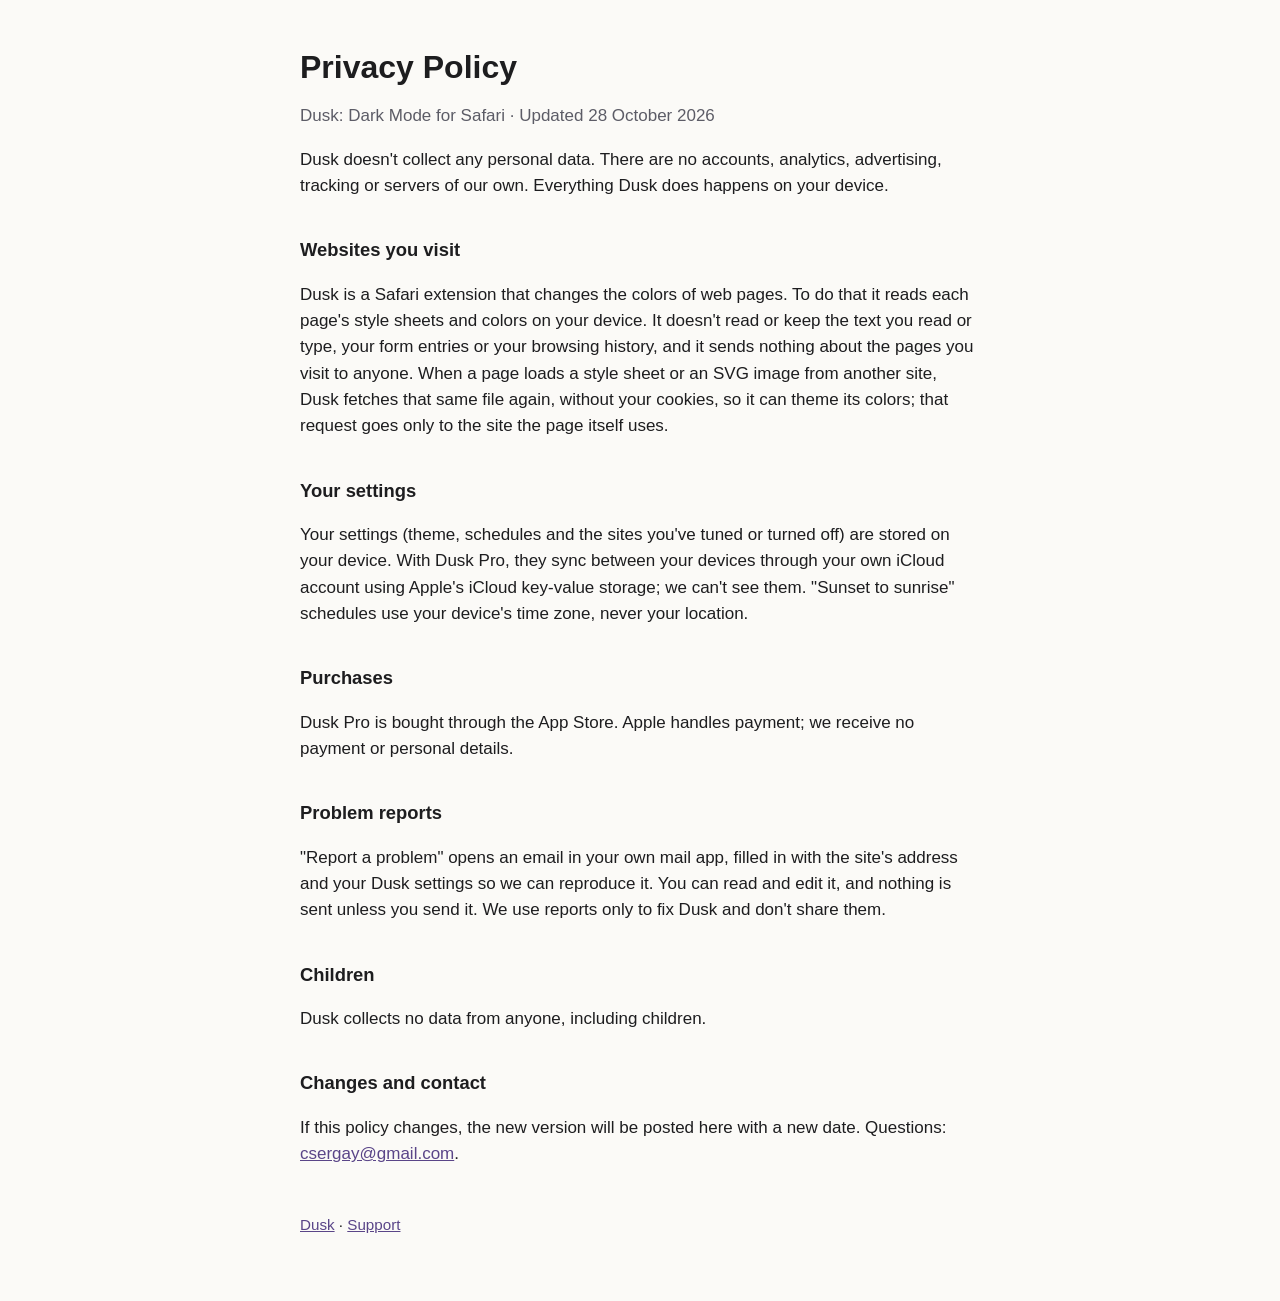
==== privacy.html @ da862092 "Dusk site, support and privacy pages Co-Authored-By: Claude Opus 5.5 <noreply@anthropic.com>" ====
<!doctype html>
<html lang="en">
<head>
<meta charset="utf-8">
<meta name="viewport" content="width=device-width, initial-scale=1">
<title>Dusk Privacy Policy</title>
<link rel="icon" href="assets/icon-512.png">
<link rel="stylesheet" href="style.css">
</head>
<body>
<main>
<h1>Privacy Policy</h1>
<p class="muted">Dusk: Dark Mode for Safari · Updated 28 October 2026</p>

<p>Dusk doesn't collect any personal data. There are no accounts, analytics, advertising, tracking or servers of
our own. Everything Dusk does happens on your device.</p>

<h2>Websites you visit</h2>
<p>Dusk is a Safari extension that changes the colors of web pages. To do that it reads each page's style sheets
and colors on your device. It doesn't read or keep the text you read or type, your form entries or your browsing
history, and it sends nothing about the pages you visit to anyone. When a page loads a style sheet or an SVG image
from another site, Dusk fetches that same file again, without your cookies, so it can theme its colors; that
request goes only to the site the page itself uses.</p>

<h2>Your settings</h2>
<p>Your settings (theme, schedules and the sites you've tuned or turned off) are stored on your device. With Dusk
Pro, they sync between your devices through your own iCloud account using Apple's iCloud key-value storage; we
can't see them. "Sunset to sunrise" schedules use your device's time zone, never your location.</p>

<h2>Purchases</h2>
<p>Dusk Pro is bought through the App Store. Apple handles payment; we receive no payment or personal details.</p>

<h2>Problem reports</h2>
<p>"Report a problem" opens an email in your own mail app, filled in with the site's address and your Dusk
settings so we can reproduce it. You can read and edit it, and nothing is sent unless you send it. We use reports
only to fix Dusk and don't share them.</p>

<h2>Children</h2>
<p>Dusk collects no data from anyone, including children.</p>

<h2>Changes and contact</h2>
<p>If this policy changes, the new version will be posted here with a new date. Questions:
<a href="mailto:csergay@gmail.com">csergay@gmail.com</a>.</p>

<nav><a href="index.html">Dusk</a> · <a href="support.html">Support</a></nav>
</main>
</body>
</html>
---- style.css ----
:root { color-scheme: light dark; --bg: #fbfaf7; --text: #1d1d1f; --muted: #5c5c66; --accent: #5a4588; }
@media (prefers-color-scheme: dark) { :root { --bg: #15162b; --text: #ecebf3; --muted: #a3a2b8; --accent: #c9b8f0; } }
body { margin: 0; background: var(--bg); color: var(--text); font: 17px/1.55 -apple-system, BlinkMacSystemFont, "Helvetica Neue", sans-serif; }
main { max-width: 680px; margin: 0 auto; padding: 48px 16px 64px; }
h1 { font-size: 2rem; line-height: 1.2; margin: 0 0 4px; }
h2 { font-size: 1.15rem; margin: 2em 0 0.4em; }
p, li { color: var(--text); }
.muted { color: var(--muted); }
a { color: var(--accent); }
nav { margin-top: 3em; font-size: 0.95rem; }
.icon { border-radius: 22%; display: block; margin-bottom: 16px; }
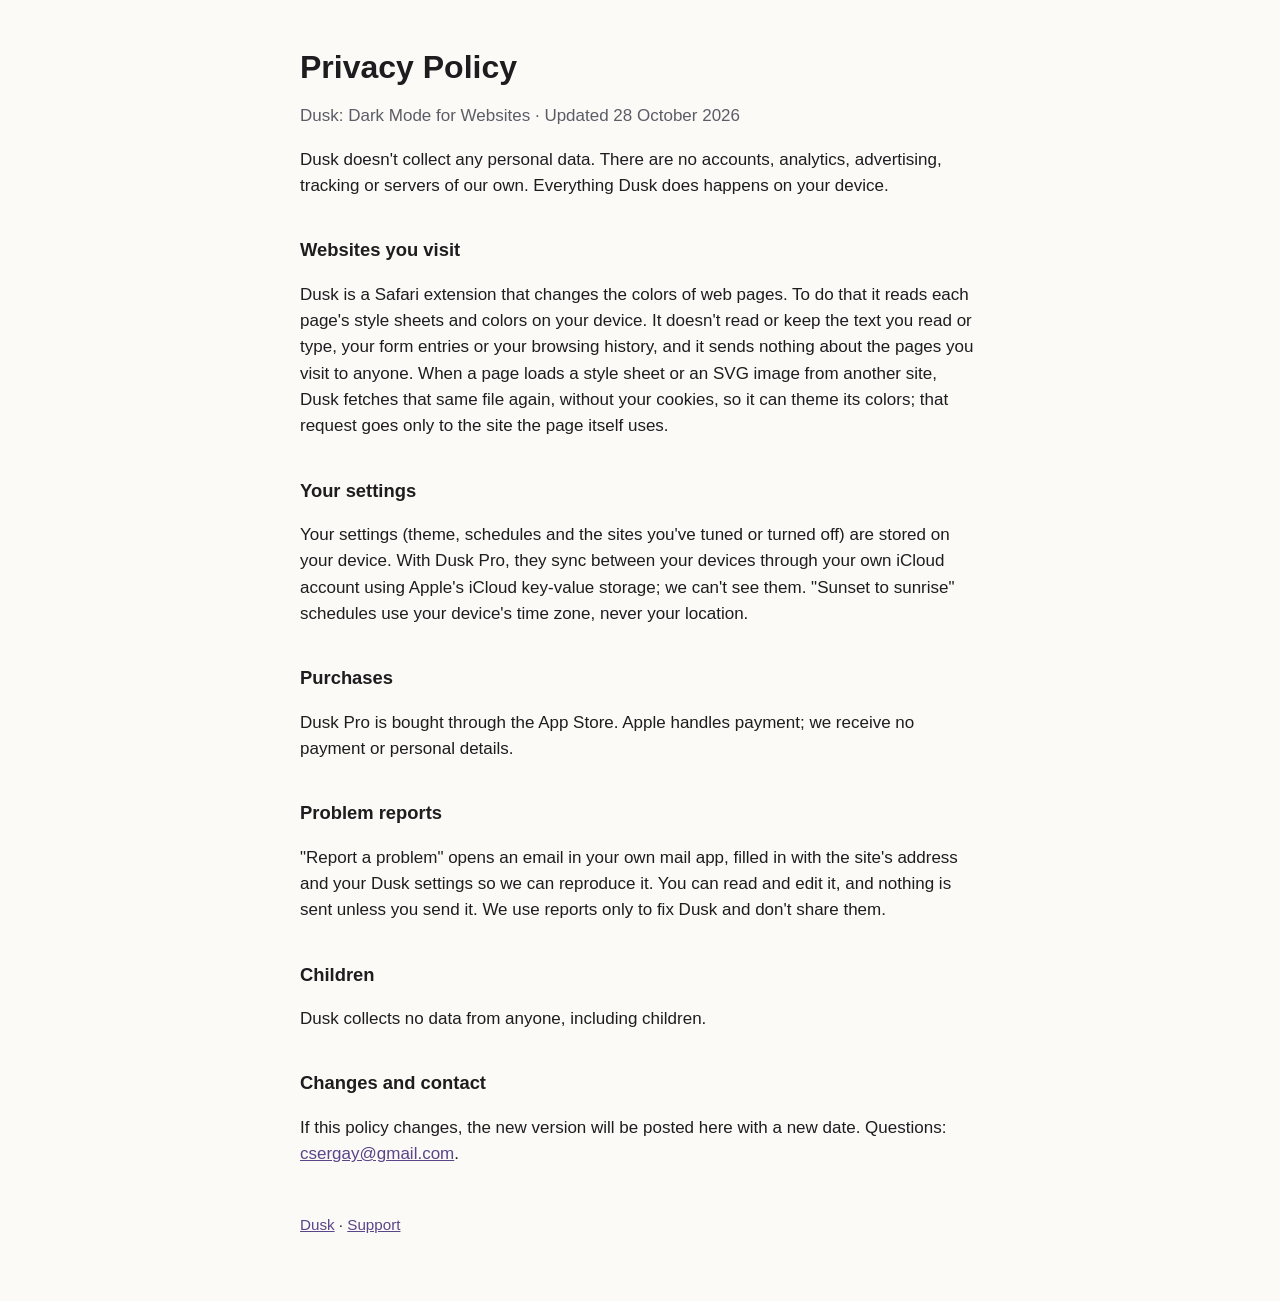
==== commit 0ae398ec: "Link the App Store listing and use the name Dusk: Dark Mode for Websites Co-Authored-By: Claude Fabl" ====
--- a/privacy.html
+++ b/privacy.html
@@ -10,7 +10,7 @@
 <body>
 <main>
 <h1>Privacy Policy</h1>
-<p class="muted">Dusk: Dark Mode for Safari · Updated 28 October 2026</p>
+<p class="muted">Dusk: Dark Mode for Websites · Updated 28 October 2026</p>
 
 <p>Dusk doesn't collect any personal data. There are no accounts, analytics, advertising, tracking or servers of
 our own. Everything Dusk does happens on your device.</p>
